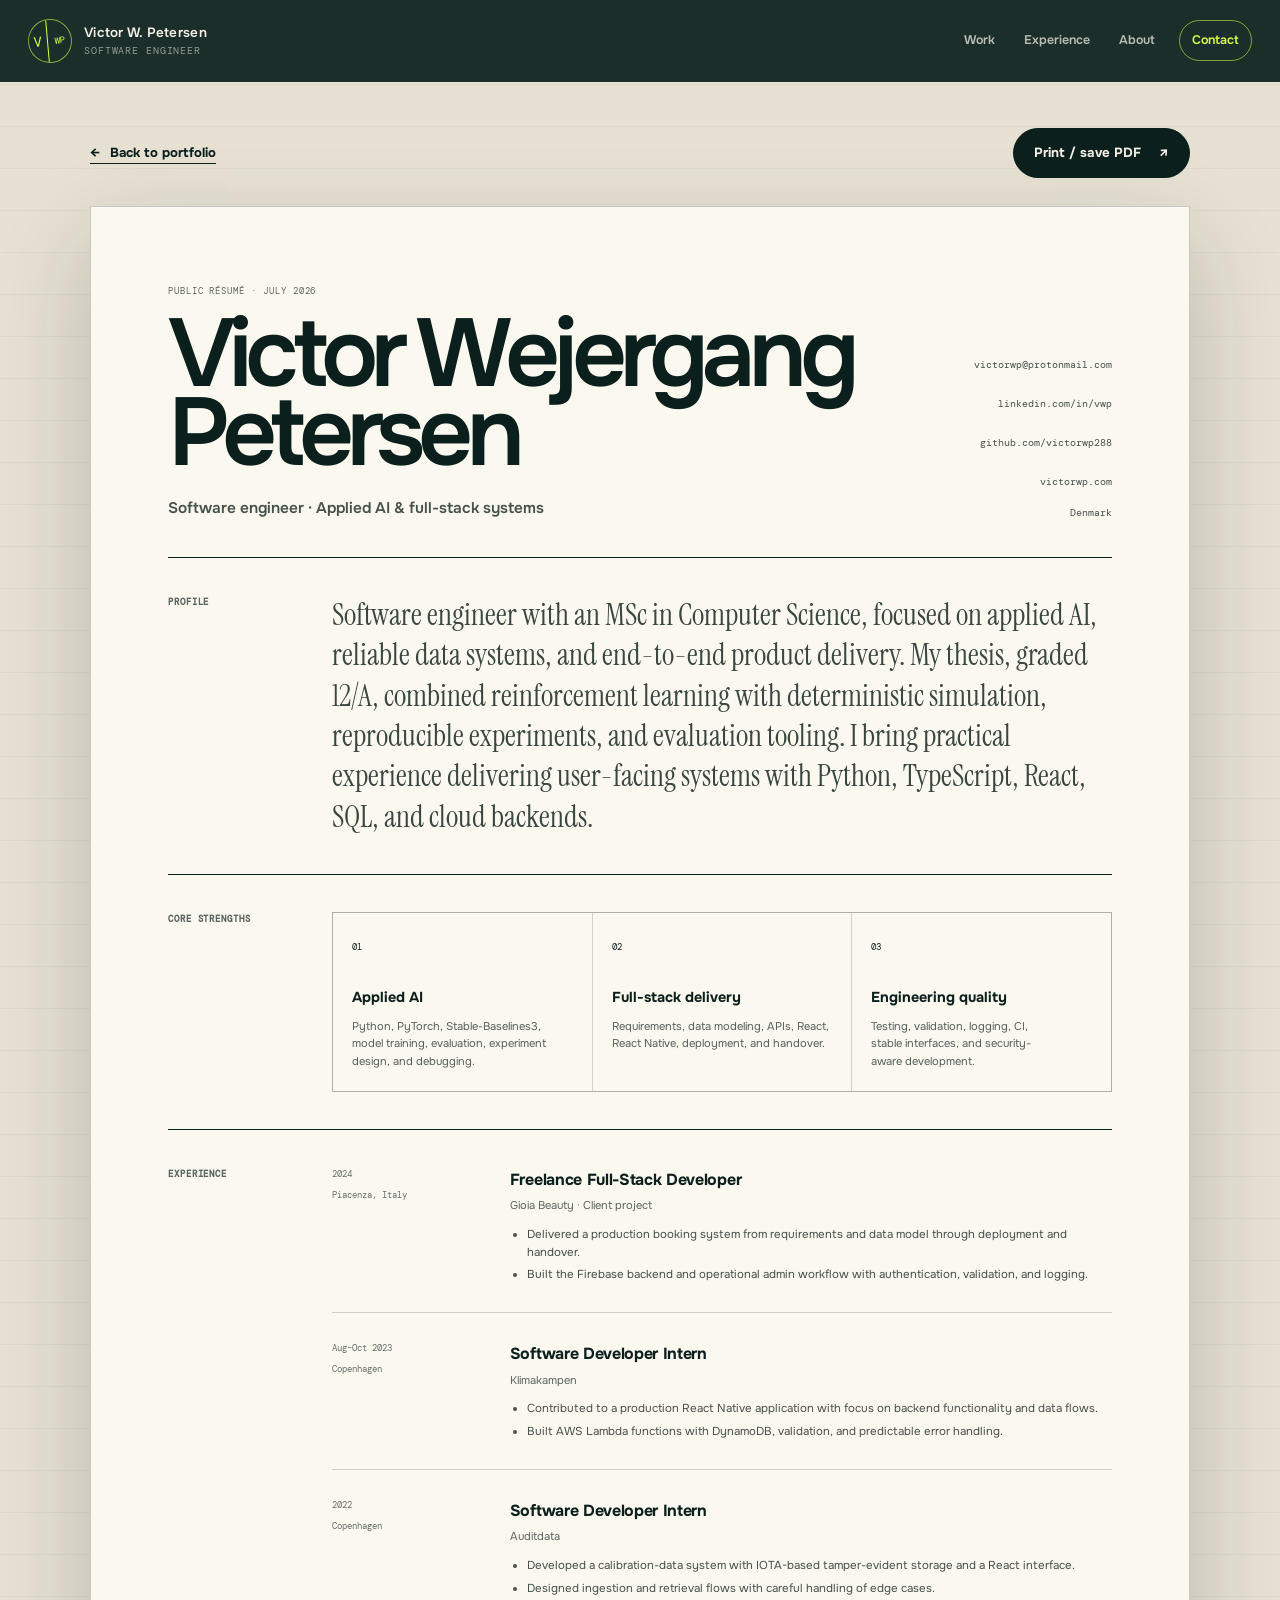
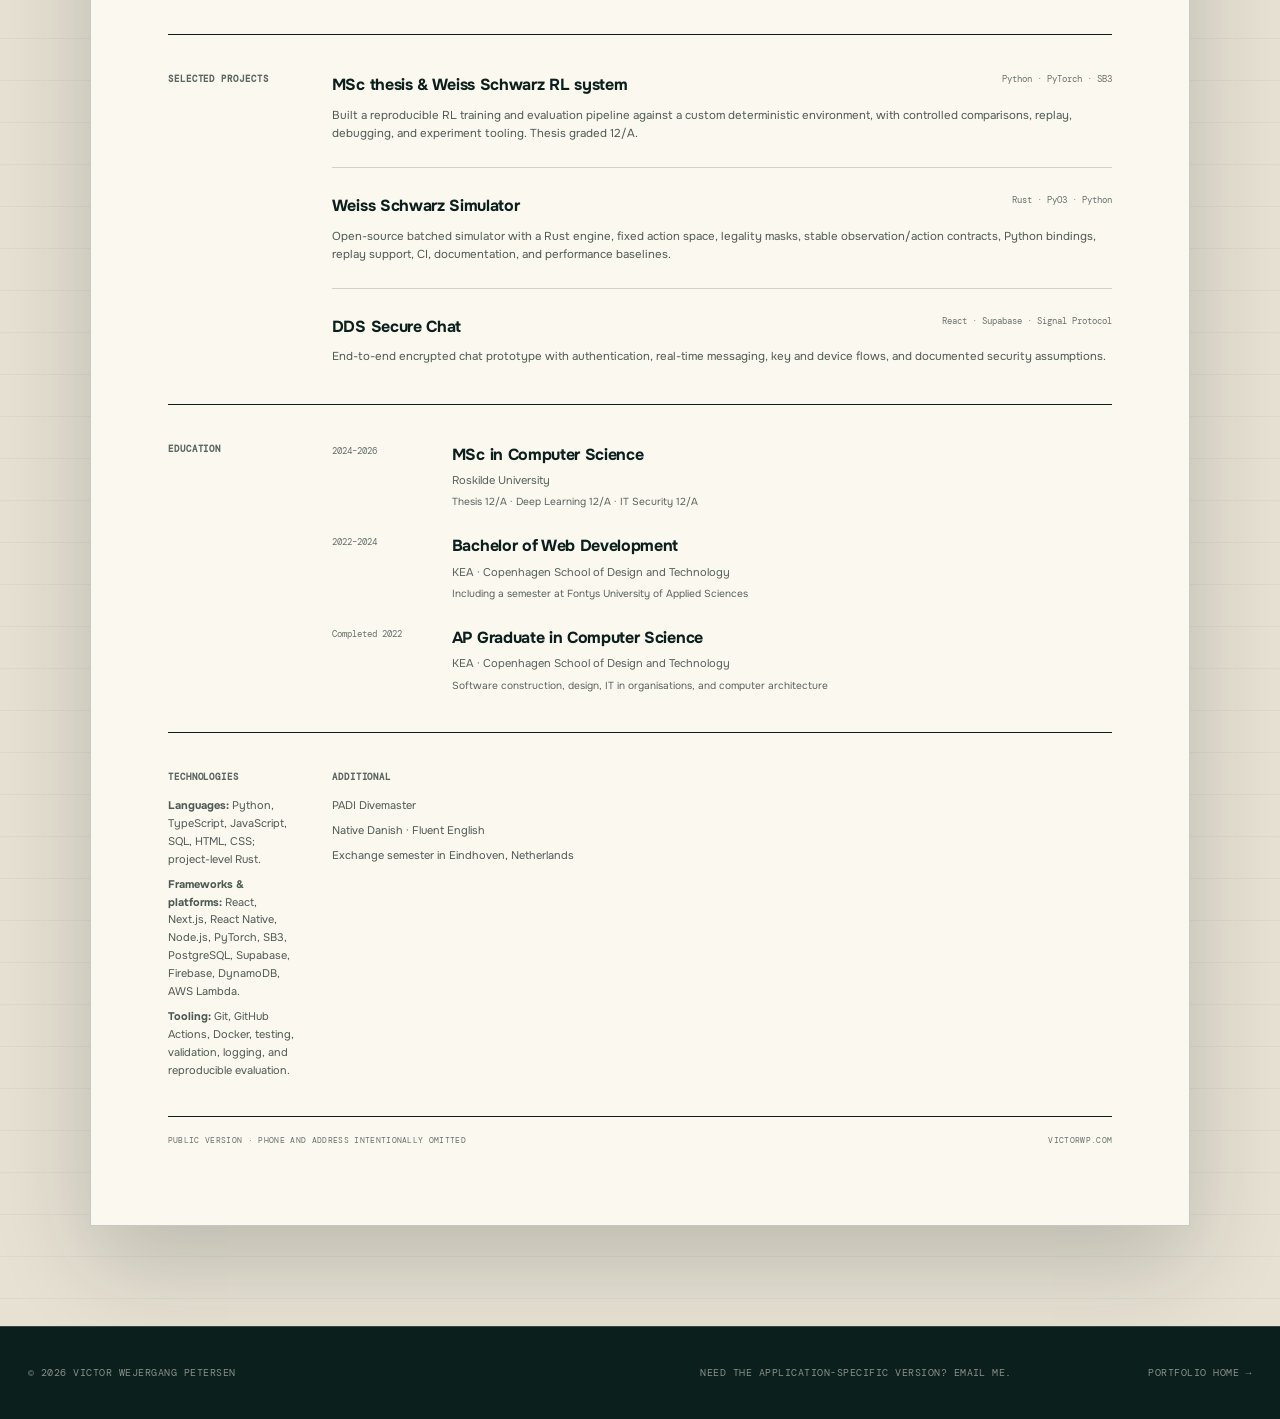
==== cv.html @ 2c607625 "Revamp personal portfolio" ====
<!doctype html>
<html lang="en">
  <head>
    <meta charset="UTF-8" />
    <meta name="viewport" content="width=device-width, initial-scale=1" />
    <title>Résumé — Victor W. Petersen</title>
    <meta
      name="description"
      content="Public résumé for Victor Wejergang Petersen, software engineer working across applied AI, full-stack development, and dependable data systems."
    />
    <meta name="theme-color" content="#0b1f1c" />
    <link rel="canonical" href="https://victorwp.com/cv.html" />
    <meta property="og:type" content="profile" />
    <meta property="og:url" content="https://victorwp.com/cv.html" />
    <meta property="og:title" content="Résumé — Victor W. Petersen" />
    <meta
      property="og:description"
      content="Software engineer working across applied AI, full-stack development, and dependable data systems."
    />
    <meta property="og:image" content="https://victorwp.com/assets/og-image.png" />
    <meta property="og:image:alt" content="Victor W. Petersen — software you can test, trace, and trust." />
    <meta name="twitter:card" content="summary_large_image" />
    <meta name="twitter:title" content="Résumé — Victor W. Petersen" />
    <meta
      name="twitter:description"
      content="Software engineer working across applied AI, full-stack development, and dependable data systems."
    />
    <meta name="twitter:image" content="https://victorwp.com/assets/og-image.png" />
    <script>
      document.documentElement.classList.add("js");
    </script>
    <link rel="preconnect" href="https://fonts.googleapis.com" />
    <link rel="preconnect" href="https://fonts.gstatic.com" crossorigin />
    <link
      href="https://fonts.googleapis.com/css2?family=DM+Mono:wght@400;500&amp;family=Instrument+Serif:ital@0;1&amp;family=Onest:wght@400;500;600;700&amp;display=swap"
      rel="stylesheet"
    />
    <link rel="icon" href="favicon.svg" type="image/svg+xml" />
    <link rel="stylesheet" href="styles.css" />
  </head>
  <body class="cv-body">
    <a class="skip-link" href="#cv-content">Skip to résumé</a>

    <header class="site-header site-header--cv" data-header>
      <div class="site-header__inner">
        <a class="brand" href="index.html">
          <span class="brand-mark" aria-hidden="true">
            <span>V</span>
            <span>WP</span>
          </span>
          <span class="brand-copy">
            <strong>Victor W. Petersen</strong>
            <small>Software engineer</small>
          </span>
        </a>

        <nav class="site-nav" aria-label="Résumé navigation">
          <a href="index.html#work">Work</a>
          <a href="index.html#experience">Experience</a>
          <a href="index.html#about">About</a>
          <a class="nav-cta" href="mailto:victorwp@protonmail.com">Contact</a>
        </nav>
      </div>
    </header>

    <main class="cv-page" id="cv-content">
      <div class="cv-toolbar">
        <a class="text-link" href="index.html"><span aria-hidden="true">←</span> Back to portfolio</a>
        <button class="button button--ink" type="button" data-print hidden>
          Print / save PDF
          <span aria-hidden="true">↗</span>
        </button>
        <noscript><p class="cv-print-note">Use your browser’s print command to save this résumé as a PDF.</p></noscript>
      </div>

      <article class="cv-sheet" aria-labelledby="cv-title">
        <header class="cv-hero">
          <div>
            <p class="cv-eyebrow">Public résumé · July 2026</p>
            <h1 id="cv-title">Victor Wejergang<br />Petersen</h1>
            <p class="cv-role">Software engineer · Applied AI &amp; full-stack systems</p>
          </div>
          <address class="cv-contact">
            <a href="mailto:victorwp@protonmail.com">victorwp@protonmail.com</a>
            <a href="https://www.linkedin.com/in/vwp/">linkedin.com/in/vwp</a>
            <a href="https://github.com/victorwp288">github.com/victorwp288</a>
            <a href="https://victorwp.com">victorwp.com</a>
            <span>Denmark</span>
          </address>
        </header>

        <section class="cv-summary cv-rule" aria-labelledby="cv-profile-title">
          <h2 class="cv-label" id="cv-profile-title">Profile</h2>
          <p>
            Software engineer with an MSc in Computer Science, focused on applied AI,
            reliable data systems, and end-to-end product delivery. My thesis, graded 12/A, combined
            reinforcement learning with deterministic simulation, reproducible experiments,
            and evaluation tooling. I bring practical experience delivering user-facing
            systems with Python, TypeScript, React, SQL, and cloud backends.
          </p>
        </section>

        <section class="cv-strengths cv-rule" aria-labelledby="cv-strengths-title">
          <h2 class="cv-label" id="cv-strengths-title">Core strengths</h2>
          <div class="cv-strength-grid">
            <article>
              <span>01</span>
              <h3>Applied AI</h3>
              <p>Python, PyTorch, Stable-Baselines3, model training, evaluation, experiment design, and debugging.</p>
            </article>
            <article>
              <span>02</span>
              <h3>Full-stack delivery</h3>
              <p>Requirements, data modeling, APIs, React, React Native, deployment, and handover.</p>
            </article>
            <article>
              <span>03</span>
              <h3>Engineering quality</h3>
              <p>Testing, validation, logging, CI, stable interfaces, and security-aware development.</p>
            </article>
          </div>
        </section>

        <section class="cv-section cv-rule" aria-labelledby="cv-experience-title">
          <h2 class="cv-label" id="cv-experience-title">Experience</h2>
          <div class="cv-entries">
            <article class="cv-entry">
              <div class="cv-entry__meta">
                <span>2024</span>
                <span>Piacenza, Italy</span>
              </div>
              <div class="cv-entry__content">
                <h3>Freelance Full-Stack Developer</h3>
                <p class="cv-entry__place">Gioia Beauty · Client project</p>
                <ul>
                  <li>Delivered a production booking system from requirements and data model through deployment and handover.</li>
                  <li>Built the Firebase backend and operational admin workflow with authentication, validation, and logging.</li>
                </ul>
              </div>
            </article>

            <article class="cv-entry">
              <div class="cv-entry__meta">
                <span>Aug–Oct 2023</span>
                <span>Copenhagen</span>
              </div>
              <div class="cv-entry__content">
                <h3>Software Developer Intern</h3>
                <p class="cv-entry__place">Klimakampen</p>
                <ul>
                  <li>Contributed to a production React Native application with focus on backend functionality and data flows.</li>
                  <li>Built AWS Lambda functions with DynamoDB, validation, and predictable error handling.</li>
                </ul>
              </div>
            </article>

            <article class="cv-entry">
              <div class="cv-entry__meta">
                <span>2022</span>
                <span>Copenhagen</span>
              </div>
              <div class="cv-entry__content">
                <h3>Software Developer Intern</h3>
                <p class="cv-entry__place">Auditdata</p>
                <ul>
                  <li>Developed a calibration-data system with IOTA-based tamper-evident storage and a React interface.</li>
                  <li>Designed ingestion and retrieval flows with careful handling of edge cases.</li>
                </ul>
              </div>
            </article>
          </div>
        </section>

        <section class="cv-section cv-rule cv-project-section" aria-labelledby="cv-projects-title">
          <h2 class="cv-label" id="cv-projects-title">Selected projects</h2>
          <div class="cv-projects">
            <article>
              <div class="cv-project__title">
                <h3>MSc thesis &amp; Weiss Schwarz RL system</h3>
                <span>Python · PyTorch · SB3</span>
              </div>
              <p>
                Built a reproducible RL training and evaluation pipeline against a custom
                deterministic environment, with controlled comparisons, replay, debugging,
                and experiment tooling. Thesis graded 12/A.
              </p>
            </article>
            <article>
              <div class="cv-project__title">
                <h3>Weiss Schwarz Simulator</h3>
                <span>Rust · PyO3 · Python</span>
              </div>
              <p>
                Open-source batched simulator with a Rust engine, fixed action space,
                legality masks, stable observation/action contracts, Python bindings,
                replay support, CI, documentation, and performance baselines.
              </p>
            </article>
            <article>
              <div class="cv-project__title">
                <h3>DDS Secure Chat</h3>
                <span>React · Supabase · Signal Protocol</span>
              </div>
              <p>
                End-to-end encrypted chat prototype with authentication, real-time messaging,
                key and device flows, and documented security assumptions.
              </p>
            </article>
          </div>
        </section>

        <section class="cv-section cv-rule" aria-labelledby="cv-education-title">
          <h2 class="cv-label" id="cv-education-title">Education</h2>
          <div class="cv-education">
            <article>
              <span>2024–2026</span>
              <div>
                <h3>MSc in Computer Science</h3>
                <p>Roskilde University</p>
                <small>Thesis 12/A · Deep Learning 12/A · IT Security 12/A</small>
              </div>
            </article>
            <article>
              <span>2022–2024</span>
              <div>
                <h3>Bachelor of Web Development</h3>
                <p>KEA · Copenhagen School of Design and Technology</p>
                <small>Including a semester at Fontys University of Applied Sciences</small>
              </div>
            </article>
            <article>
              <span>Completed 2022</span>
              <div>
                <h3>AP Graduate in Computer Science</h3>
                <p>KEA · Copenhagen School of Design and Technology</p>
                <small>Software construction, design, IT in organisations, and computer architecture</small>
              </div>
            </article>
          </div>
        </section>

        <section class="cv-footer-grid cv-rule" aria-label="Technologies and additional information">
          <div>
            <h2 class="cv-label">Technologies</h2>
            <p>
              <strong>Languages:</strong> Python, TypeScript, JavaScript, SQL, HTML, CSS;
              project-level Rust.
            </p>
            <p>
              <strong>Frameworks &amp; platforms:</strong> React, Next.js, React Native,
              Node.js, PyTorch, SB3, PostgreSQL, Supabase, Firebase, DynamoDB, AWS Lambda.
            </p>
            <p>
              <strong>Tooling:</strong> Git, GitHub Actions, Docker, testing, validation,
              logging, and reproducible evaluation.
            </p>
          </div>
          <div>
            <h2 class="cv-label">Additional</h2>
            <p>PADI Divemaster</p>
            <p>Native Danish · Fluent English</p>
            <p>Exchange semester in Eindhoven, Netherlands</p>
          </div>
        </section>

        <footer class="cv-sheet__footer">
          <span>Public version · Phone and address intentionally omitted</span>
          <span>victorwp.com</span>
        </footer>
      </article>
    </main>

    <footer class="site-footer site-footer--cv">
      <div class="page-shell site-footer__inner">
        <p>© <span data-year>2026</span> Victor Wejergang Petersen</p>
        <p>Need the application-specific version? Email me.</p>
        <a href="index.html">Portfolio home →</a>
      </div>
    </footer>

    <script src="script.js"></script>
  </body>
</html>
---- styles.css ----
:root {
  color-scheme: dark;
  --ink: #0b1f1c;
  --ink-raised: #102824;
  --ink-soft: #18332e;
  --paper: #f3f0e7;
  --paper-raised: #fbf8ef;
  --paper-deep: #e7e1d3;
  --paper-muted: #b8b3a8;
  --signal: #d8ff49;
  --signal-deep: #bddf32;
  --warm: #ff6942;
  --blue: #8da9ff;
  --mint: #65d9bb;
  --white: #fffdf7;
  --dark-line: rgba(243, 240, 231, 0.18);
  --light-line: rgba(11, 31, 28, 0.18);
  --shadow: 0 30px 70px rgba(6, 18, 16, 0.18);
  --shadow-tight: 0 18px 40px rgba(6, 18, 16, 0.18);
  --sans: "Onest", "Helvetica Neue", sans-serif;
  --display: "Instrument Serif", Georgia, serif;
  --mono: "DM Mono", "SFMono-Regular", Consolas, monospace;
  --shell: 1280px;
  --header-height: 82px;
}

* {
  box-sizing: border-box;
}

[hidden] {
  display: none !important;
}

html {
  scroll-behavior: smooth;
  scroll-padding-top: calc(var(--header-height) + 20px);
}

body {
  margin: 0;
  min-width: 320px;
  overflow-x: clip;
  background: var(--ink);
  color: var(--paper);
  font-family: var(--sans);
  font-size: 16px;
  line-height: 1.65;
  text-rendering: optimizeLegibility;
  -webkit-font-smoothing: antialiased;
}

::selection {
  background: var(--signal);
  color: var(--ink);
}

img,
svg {
  display: block;
  max-width: 100%;
}

button,
input,
textarea,
select {
  font: inherit;
}

a {
  color: inherit;
}

p,
h1,
h2,
h3,
h4,
figure,
blockquote,
dl,
dd {
  margin: 0;
}

ul,
ol {
  margin: 0;
}

h1,
h2,
h3 {
  text-wrap: balance;
}

p {
  text-wrap: pretty;
}

.page-shell {
  width: min(calc(100% - 56px), var(--shell));
  margin-inline: auto;
}

.page-grain {
  position: fixed;
  inset: 0;
  z-index: 100;
  pointer-events: none;
  opacity: 0.055;
  background-image: url("data:image/svg+xml,%3Csvg viewBox='0 0 180 180' xmlns='http://www.w3.org/2000/svg'%3E%3Cfilter id='n'%3E%3CfeTurbulence type='fractalNoise' baseFrequency='.72' numOctaves='3' stitchTiles='stitch'/%3E%3C/filter%3E%3Crect width='100%25' height='100%25' filter='url(%23n)' opacity='.9'/%3E%3C/svg%3E");
}

.skip-link {
  position: fixed;
  top: 12px;
  left: 12px;
  z-index: 200;
  padding: 10px 14px;
  border: 2px solid var(--ink);
  background: var(--signal);
  color: var(--ink);
  font-weight: 700;
  text-decoration: none;
  transform: translateY(-160%);
  transition: transform 180ms ease;
}

.skip-link:focus {
  transform: translateY(0);
}

:focus-visible {
  outline: 3px solid var(--signal);
  outline-offset: 4px;
}

.paper-section :focus-visible,
.cv-sheet :focus-visible {
  outline-color: var(--warm);
}

.site-header {
  position: sticky;
  top: 0;
  z-index: 90;
  height: var(--header-height);
  border-bottom: 1px solid transparent;
  background: rgba(11, 31, 28, 0.92);
  transition:
    border-color 220ms ease,
    background-color 220ms ease;
}

.site-header.is-scrolled {
  border-bottom-color: var(--dark-line);
  background: rgba(11, 31, 28, 0.98);
}

.site-header__inner {
  display: flex;
  width: min(calc(100% - 56px), var(--shell));
  height: 100%;
  margin-inline: auto;
  align-items: center;
  justify-content: space-between;
  gap: 32px;
}

.brand {
  display: inline-flex;
  min-width: 0;
  align-items: center;
  gap: 12px;
  color: var(--paper);
  text-decoration: none;
}

.brand-mark {
  display: grid;
  width: 44px;
  height: 44px;
  flex: 0 0 auto;
  grid-template-columns: 1fr 1.25fr;
  align-items: center;
  overflow: hidden;
  border: 1px solid rgba(216, 255, 73, 0.58);
  border-radius: 50%;
  color: var(--signal);
  font-family: var(--mono);
  font-size: 9px;
  line-height: 1;
  text-align: center;
  transform: rotate(-5deg);
  transition:
    border-color 180ms ease,
    background-color 180ms ease,
    color 180ms ease,
    transform 180ms ease;
}

.brand:hover .brand-mark {
  border-color: var(--signal);
  background: var(--signal);
  color: var(--ink);
  transform: rotate(0deg);
}

.brand-mark span:first-child {
  display: grid;
  height: 100%;
  place-items: center;
  border-right: 1px solid currentColor;
  font-size: 14px;
}

.brand-copy {
  display: grid;
  line-height: 1.15;
}

.brand-copy strong {
  font-size: 0.84rem;
  font-weight: 600;
  letter-spacing: 0.02em;
}

.brand-copy small {
  margin-top: 5px;
  color: rgba(243, 240, 231, 0.56);
  font-family: var(--mono);
  font-size: 0.61rem;
  letter-spacing: 0.09em;
  text-transform: uppercase;
}

.site-nav {
  display: flex;
  align-items: center;
  gap: 5px;
}

.site-nav a {
  position: relative;
  padding: 9px 12px;
  color: rgba(243, 240, 231, 0.74);
  font-size: 0.78rem;
  font-weight: 600;
  text-decoration: none;
  transition:
    color 180ms ease,
    background-color 180ms ease;
}

.site-nav a:not(.nav-cta)::after {
  position: absolute;
  right: 12px;
  bottom: 5px;
  left: 12px;
  height: 1px;
  background: var(--signal);
  content: "";
  transform: scaleX(0);
  transform-origin: right;
  transition: transform 200ms ease;
}

.site-nav a:hover,
.site-nav a.is-active {
  color: var(--paper);
}

.site-nav a:hover::after,
.site-nav a.is-active::after {
  transform: scaleX(1);
  transform-origin: left;
}

.site-nav .nav-cta {
  margin-left: 7px;
  border: 1px solid rgba(216, 255, 73, 0.56);
  border-radius: 999px;
  color: var(--signal);
}

.site-nav .nav-cta:hover {
  background: var(--signal);
  color: var(--ink);
}

.button {
  display: inline-flex;
  min-height: 50px;
  align-items: center;
  justify-content: center;
  gap: 18px;
  padding: 13px 20px;
  border: 1px solid transparent;
  border-radius: 999px;
  font-size: 0.83rem;
  font-weight: 700;
  text-decoration: none;
  transition:
    transform 180ms ease,
    box-shadow 180ms ease,
    background-color 180ms ease,
    color 180ms ease;
}

.button:hover {
  transform: translateY(-2px);
}

.button--signal {
  background: var(--signal);
  color: var(--ink);
  box-shadow: 0 12px 32px rgba(216, 255, 73, 0.14);
}

.button--signal:hover {
  background: var(--white);
  box-shadow: 0 15px 38px rgba(216, 255, 73, 0.22);
}

.button--paper {
  border-color: rgba(11, 31, 28, 0.3);
  background: var(--paper-raised);
  color: var(--ink);
}

.button--paper:hover {
  background: var(--ink);
  color: var(--signal);
}

.button--ink {
  border-color: var(--ink);
  background: var(--ink);
  color: var(--paper);
  cursor: pointer;
}

.button--ink:hover {
  background: var(--warm);
  color: var(--ink);
}

.text-link {
  display: inline-flex;
  align-items: center;
  gap: 10px;
  border-bottom: 1px solid currentColor;
  color: var(--ink);
  font-size: 0.82rem;
  font-weight: 700;
  text-decoration: none;
  transition:
    color 180ms ease,
    gap 180ms ease;
}

.text-link:hover {
  gap: 15px;
  color: #b53f22;
}

.text-link--light {
  color: var(--paper);
}

.text-link--light:hover {
  color: var(--signal);
}

.hero {
  position: relative;
  overflow: hidden;
  background:
    radial-gradient(circle at 77% 18%, rgba(73, 119, 99, 0.22), transparent 33%),
    linear-gradient(180deg, var(--ink) 0%, #09201d 100%);
}

.hero::before {
  position: absolute;
  top: 0;
  right: -160px;
  width: 620px;
  height: 620px;
  border: 1px solid rgba(216, 255, 73, 0.08);
  border-radius: 50%;
  content: "";
  box-shadow:
    0 0 0 100px rgba(216, 255, 73, 0.025),
    0 0 0 210px rgba(216, 255, 73, 0.018);
}

.hero-grid {
  position: relative;
  z-index: 1;
  display: grid;
  min-height: min(760px, calc(100svh - var(--header-height)));
  grid-template-columns: minmax(0, 1.15fr) minmax(360px, 0.85fr);
  gap: clamp(50px, 7vw, 106px);
  align-items: center;
  padding-block: 92px 84px;
}

.status-line {
  display: flex;
  align-items: center;
  gap: 10px;
  margin-bottom: 28px;
  color: rgba(243, 240, 231, 0.66);
  font-family: var(--mono);
  font-size: 0.66rem;
  letter-spacing: 0.055em;
  text-transform: uppercase;
}

.status-dot {
  position: relative;
  width: 7px;
  height: 7px;
  border-radius: 50%;
  background: var(--signal);
  box-shadow: 0 0 0 5px rgba(216, 255, 73, 0.1);
}

.status-dot::after {
  position: absolute;
  inset: -5px;
  border: 1px solid var(--signal);
  border-radius: inherit;
  content: "";
  animation: status-pulse 2.4s ease-out infinite;
}

@keyframes status-pulse {
  0% {
    opacity: 0.85;
    transform: scale(0.6);
  }
  75%,
  100% {
    opacity: 0;
    transform: scale(1.65);
  }
}

.hero h1 {
  max-width: 820px;
  margin-bottom: 30px;
  color: var(--paper);
  font-size: clamp(3.8rem, 6.9vw, 7.35rem);
  font-weight: 600;
  letter-spacing: -0.066em;
  line-height: 0.88;
}

.hero h1 span,
.hero h1 em {
  display: block;
}

.hero h1 em {
  margin-top: 8px;
  color: var(--signal);
  font-family: var(--display);
  font-size: 1.03em;
  font-weight: 400;
  letter-spacing: -0.045em;
}

.hero-lede {
  max-width: 660px;
  color: rgba(243, 240, 231, 0.74);
  font-size: clamp(1.02rem, 1.35vw, 1.16rem);
  line-height: 1.75;
}

.hero-actions {
  display: flex;
  align-items: center;
  gap: 27px;
  margin-top: 38px;
}

.system-card {
  position: relative;
  isolation: isolate;
  overflow: hidden;
  border: 1px solid rgba(243, 240, 231, 0.2);
  border-radius: 4px 4px 42px 4px;
  background:
    linear-gradient(rgba(216, 255, 73, 0.026) 1px, transparent 1px),
    linear-gradient(90deg, rgba(216, 255, 73, 0.026) 1px, transparent 1px),
    var(--ink-raised);
  background-size: 28px 28px;
  box-shadow: 28px 34px 0 rgba(0, 0, 0, 0.12);
  transform: rotate(1.4deg) translate3d(var(--orbit-x, 0), var(--orbit-y, 0), 0);
  transition: transform 320ms ease-out;
}

.system-card::after {
  position: absolute;
  right: 20px;
  bottom: 18px;
  z-index: -1;
  width: 100px;
  height: 100px;
  border-right: 1px solid rgba(216, 255, 73, 0.18);
  border-bottom: 1px solid rgba(216, 255, 73, 0.18);
  content: "";
}

.system-card__topline,
.architecture-board__header,
.capability-ledger__topline,
.education-panel__topline {
  display: flex;
  justify-content: space-between;
  gap: 20px;
  padding: 15px 18px;
  border-bottom: 1px solid rgba(243, 240, 231, 0.14);
  color: rgba(243, 240, 231, 0.52);
  font-family: var(--mono);
  font-size: 0.58rem;
  letter-spacing: 0.08em;
  text-transform: uppercase;
}

.system-orbit {
  position: relative;
  padding: 4px 12px 0;
}

.system-orbit svg {
  width: 100%;
}

.orbit-grid {
  fill: none;
  stroke: rgba(243, 240, 231, 0.065);
  stroke-width: 1;
}

.orbit-path {
  fill: none;
  stroke-linecap: round;
  stroke-width: 2.4;
}

.orbit-path--one {
  stroke: var(--signal);
  stroke-dasharray: 3 9;
}

.orbit-path--two {
  stroke: rgba(243, 240, 231, 0.3);
}

.orbit-node {
  fill: var(--ink-raised);
  stroke: var(--paper);
  stroke-width: 2;
}

.orbit-node--signal {
  fill: var(--signal);
  stroke: var(--signal);
}

.orbit-node--warm {
  fill: var(--warm);
  stroke: var(--warm);
}

.orbit-pulse {
  fill: none;
  stroke: var(--blue);
  stroke-width: 1;
  animation: orbit-pulse 2.7s ease-out infinite;
  transform-box: fill-box;
  transform-origin: center;
}

@keyframes orbit-pulse {
  from {
    opacity: 0.75;
    transform: scale(0.6);
  }
  to {
    opacity: 0;
    transform: scale(1.55);
  }
}

.orbit-runner circle {
  fill: var(--signal);
}

.system-orbit text {
  fill: rgba(243, 240, 231, 0.45);
  font-family: var(--mono);
  font-size: 8px;
  letter-spacing: 0.12em;
}

.system-orbit .orbit-center {
  fill: var(--paper);
  font-size: 9px;
  font-weight: 500;
}

.system-orbit__label {
  position: absolute;
  padding: 4px 7px;
  border: 1px solid rgba(243, 240, 231, 0.15);
  background: var(--ink-raised);
  color: rgba(243, 240, 231, 0.72);
  font-family: var(--mono);
  font-size: 0.54rem;
  letter-spacing: 0.06em;
  text-transform: uppercase;
}

.system-orbit__label--one {
  top: 28%;
  left: 9%;
}

.system-orbit__label--two {
  top: 46%;
  left: 43%;
}

.system-orbit__label--three {
  right: 8%;
  bottom: 24%;
}

.system-card__legend {
  display: grid;
  gap: 0;
  padding: 0 22px 23px;
}

.system-card__legend p {
  display: grid;
  grid-template-columns: 30px 1fr;
  padding: 10px 0;
  border-top: 1px solid rgba(243, 240, 231, 0.1);
  color: rgba(243, 240, 231, 0.68);
  font-size: 0.72rem;
}

.system-card__legend span {
  color: var(--signal);
  font-family: var(--mono);
  font-size: 0.6rem;
}

.evidence-strip {
  position: relative;
  z-index: 2;
  display: grid;
  grid-template-columns: 0.7fr 1.1fr 1fr 1.35fr;
  border-top: 1px solid var(--dark-line);
  border-bottom: 1px solid var(--dark-line);
}

.evidence-item {
  display: grid;
  min-height: 116px;
  align-content: center;
  gap: 5px;
  padding: 20px clamp(18px, 2.7vw, 38px);
  border-right: 1px solid var(--dark-line);
}

.evidence-item:first-child {
  padding-left: 0;
}

.evidence-item:last-child {
  border-right: 0;
}

.evidence-item strong {
  color: var(--paper);
  font-family: var(--display);
  font-size: clamp(1.65rem, 2.4vw, 2.35rem);
  font-weight: 400;
  line-height: 1;
}

.evidence-item span {
  color: rgba(243, 240, 231, 0.52);
  font-family: var(--mono);
  font-size: 0.61rem;
  letter-spacing: 0.05em;
  text-transform: uppercase;
}

.evidence-item--quiet span {
  max-width: 280px;
  color: rgba(243, 240, 231, 0.67);
  line-height: 1.75;
}

.paper-section {
  position: relative;
  z-index: 2;
  background:
    linear-gradient(rgba(11, 31, 28, 0.035) 1px, transparent 1px),
    var(--paper);
  background-size: 100% 72px;
  color: var(--ink);
}

.work-section {
  margin-top: 108px;
  padding: 132px 0 150px;
  border-radius: 46px 46px 0 0;
}

.section-heading {
  display: grid;
  grid-template-columns: minmax(160px, 0.34fr) minmax(0, 1fr);
  gap: clamp(30px, 6vw, 92px);
  align-items: start;
  margin-bottom: 86px;
}

.section-index {
  padding-top: 10px;
  color: #59625d;
  font-family: var(--mono);
  font-size: 0.64rem;
  letter-spacing: 0.12em;
  text-transform: uppercase;
}

.section-heading h2 {
  max-width: 970px;
  color: var(--ink);
  font-size: clamp(3.1rem, 6vw, 6.4rem);
  font-weight: 600;
  letter-spacing: -0.064em;
  line-height: 0.92;
}

.section-heading h2 em,
.contact-section h2 em {
  color: #b63f24;
  font-family: var(--display);
  font-size: 1.04em;
  font-weight: 400;
}

.section-heading > div > p {
  max-width: 660px;
  margin-top: 28px;
  color: #53605a;
  font-size: 1.02rem;
  line-height: 1.75;
}

.flagship-project {
  display: grid;
  grid-template-columns: minmax(0, 0.93fr) minmax(440px, 1.07fr);
  overflow: hidden;
  border: 1px solid var(--ink);
  border-radius: 3px 3px 42px 3px;
  background: var(--paper-raised);
  box-shadow: var(--shadow);
}

.flagship-project__content {
  padding: clamp(34px, 5.3vw, 74px);
}

.project-kicker {
  display: flex;
  align-items: center;
  gap: 13px;
  color: #5b655f;
  font-family: var(--mono);
  font-size: 0.6rem;
  letter-spacing: 0.07em;
  text-transform: uppercase;
}

.project-number {
  display: inline-grid;
  width: 28px;
  height: 28px;
  place-items: center;
  border: 1px solid currentColor;
  border-radius: 50%;
  color: var(--ink);
  font-size: 0.58rem;
}

.flagship-project h3,
.project-card h3 {
  margin-top: 24px;
  color: var(--ink);
  font-size: clamp(2.3rem, 3.7vw, 4.15rem);
  font-weight: 600;
  letter-spacing: -0.054em;
  line-height: 0.98;
}

.project-intro,
.project-card__body > p {
  margin-top: 27px;
  color: #43504a;
  font-size: 0.95rem;
  line-height: 1.78;
}

.project-proof {
  display: grid;
  grid-template-columns: 1fr 1fr;
  margin-top: 36px;
  border-top: 1px solid var(--light-line);
  border-left: 1px solid var(--light-line);
}

.project-proof div {
  min-height: 111px;
  padding: 16px 17px;
  border-right: 1px solid var(--light-line);
  border-bottom: 1px solid var(--light-line);
}

.project-proof dt {
  margin-bottom: 9px;
  color: #68716c;
  font-family: var(--mono);
  font-size: 0.56rem;
  letter-spacing: 0.1em;
  text-transform: uppercase;
}

.project-proof dd {
  color: var(--ink);
  font-size: 0.76rem;
  font-weight: 600;
  line-height: 1.5;
}

.project-links {
  display: flex;
  flex-wrap: wrap;
  gap: 24px;
  margin-top: 34px;
}

.architecture-board {
  display: grid;
  min-width: 0;
  align-content: start;
  background:
    linear-gradient(rgba(141, 169, 255, 0.08) 1px, transparent 1px),
    linear-gradient(90deg, rgba(141, 169, 255, 0.08) 1px, transparent 1px),
    var(--ink);
  background-size: 34px 34px;
  color: var(--paper);
}

.architecture-board__header {
  border-bottom-color: var(--dark-line);
}

.live-signal {
  display: inline-flex;
  align-items: center;
  gap: 7px;
}

.live-signal i {
  width: 6px;
  height: 6px;
  border-radius: 50%;
  background: var(--signal);
  box-shadow: 0 0 0 4px rgba(216, 255, 73, 0.1);
}

.architecture-stack {
  padding: clamp(34px, 5vw, 65px);
}

.architecture-layer {
  position: relative;
  display: grid;
  min-height: 89px;
  grid-template-columns: 30px 1fr auto;
  align-items: center;
  gap: 18px;
  padding: 17px 20px;
  border: 1px solid rgba(243, 240, 231, 0.24);
  background: rgba(11, 31, 28, 0.9);
  transition:
    border-color 180ms ease,
    transform 180ms ease;
}

.architecture-layer:hover {
  z-index: 2;
  border-color: var(--signal);
  transform: translateX(-5px);
}

.architecture-layer > span,
.architecture-layer b {
  color: rgba(243, 240, 231, 0.42);
  font-family: var(--mono);
  font-size: 0.54rem;
  font-weight: 400;
  letter-spacing: 0.07em;
}

.architecture-layer strong,
.architecture-layer small {
  display: block;
}

.architecture-layer strong {
  color: var(--paper);
  font-size: 0.86rem;
}

.architecture-layer small {
  margin-top: 5px;
  color: rgba(243, 240, 231, 0.5);
  font-family: var(--mono);
  font-size: 0.56rem;
}

.architecture-layer--policy {
  border-left: 4px solid var(--warm);
}

.architecture-layer--api {
  border-left: 4px solid var(--blue);
}

.architecture-layer--binding {
  border-left: 4px solid var(--mint);
}

.architecture-layer--core {
  border-left: 4px solid var(--signal);
}

.architecture-connector {
  display: grid;
  width: 100%;
  height: 24px;
  place-items: center;
}

.architecture-connector span {
  position: relative;
  width: 1px;
  height: 100%;
  background: rgba(243, 240, 231, 0.28);
}

.architecture-connector span::after {
  position: absolute;
  bottom: -1px;
  left: -3px;
  width: 6px;
  height: 6px;
  border-right: 1px solid rgba(243, 240, 231, 0.5);
  border-bottom: 1px solid rgba(243, 240, 231, 0.5);
  content: "";
  transform: rotate(45deg);
}

.architecture-board__footer {
  display: flex;
  align-items: end;
  justify-content: space-between;
  gap: 20px;
  margin-top: auto;
  padding: 22px 26px;
  border-top: 1px solid var(--dark-line);
}

.architecture-board__footer div {
  display: grid;
  gap: 3px;
}

.architecture-board__footer strong {
  color: var(--signal);
  font-family: var(--display);
  font-size: 2.7rem;
  font-weight: 400;
  line-height: 0.85;
}

.architecture-board__footer span,
.architecture-board__footer p {
  color: rgba(243, 240, 231, 0.48);
  font-family: var(--mono);
  font-size: 0.54rem;
  letter-spacing: 0.04em;
}

.architecture-board__footer p {
  max-width: 220px;
  text-align: right;
}

.project-grid {
  display: grid;
  grid-template-columns: 0.94fr 1.06fr;
  gap: 24px;
  margin-top: 24px;
}

.project-card {
  overflow: hidden;
  border: 1px solid var(--ink);
  border-radius: 3px 3px 34px 3px;
  box-shadow: var(--shadow-tight);
}

.project-card--warm {
  background: #efe3d1;
}

.project-card--green {
  background: #deeee3;
}

.project-visual {
  position: relative;
  overflow: hidden;
  border-bottom: 1px solid var(--ink);
  background: var(--ink);
}

.project-visual::after {
  position: absolute;
  inset: 0;
  border: 14px solid rgba(243, 240, 231, 0.08);
  content: "";
  pointer-events: none;
}

.project-visual img {
  width: 100%;
  height: 430px;
  object-fit: cover;
  transition: transform 700ms cubic-bezier(0.2, 0.7, 0.2, 1);
}

.project-card:hover .project-visual img {
  transform: scale(1.025);
}

.project-visual--gioia img {
  object-position: 50% 68%;
}

.project-visual--fuel img {
  object-position: 50% 50%;
}

.project-visual figcaption {
  position: absolute;
  right: 14px;
  bottom: 14px;
  padding: 7px 9px;
  border: 1px solid rgba(243, 240, 231, 0.28);
  background: rgba(11, 31, 28, 0.87);
  color: var(--paper);
  font-family: var(--mono);
  font-size: 0.53rem;
  letter-spacing: 0.07em;
  text-transform: uppercase;
}

.project-card__body {
  padding: clamp(30px, 4.5vw, 54px);
}

.project-card h3 {
  font-size: clamp(2.25rem, 3.4vw, 3.65rem);
}

.project-card__body .text-link {
  margin-top: 28px;
}

.project-note {
  display: block;
  margin-top: 28px;
  color: #52645a;
  font-family: var(--mono);
  font-size: 0.56rem;
  letter-spacing: 0.04em;
  text-transform: uppercase;
}

.more-work {
  display: grid;
  grid-template-columns: minmax(220px, 0.34fr) minmax(0, 1fr);
  gap: clamp(40px, 6vw, 90px);
  margin-top: 118px;
  padding-top: 54px;
  border-top: 1px solid var(--ink);
}

.more-work__heading h3 {
  margin-top: 20px;
  font-size: clamp(2rem, 3.2vw, 3.45rem);
  letter-spacing: -0.05em;
  line-height: 1;
}

.more-work__list {
  border-top: 1px solid var(--ink);
}

.work-row {
  display: grid;
  min-height: 120px;
  grid-template-columns: 34px minmax(0, 1fr) auto 26px;
  align-items: center;
  gap: 20px;
  padding: 20px 8px;
  border-bottom: 1px solid var(--ink);
  color: var(--ink);
  text-decoration: none;
  transition:
    background-color 180ms ease,
    padding-inline 180ms ease;
}

a.work-row:hover {
  padding-inline: 18px;
  background: var(--paper-raised);
}

.work-row__index,
.work-row__tags,
.work-row__arrow {
  font-family: var(--mono);
  font-size: 0.58rem;
  letter-spacing: 0.05em;
  text-transform: uppercase;
}

.work-row__main {
  display: grid;
  gap: 7px;
}

.work-row__main strong {
  font-size: 1.06rem;
}

.work-row__main small {
  max-width: 630px;
  color: #56615c;
  font-size: 0.77rem;
  line-height: 1.55;
}

.work-row__tags {
  color: #56615c;
  text-align: right;
}

.work-row__arrow {
  font-size: 0.9rem;
  transition: transform 180ms ease;
}

a.work-row:hover .work-row__arrow {
  transform: translate(3px, -3px);
}

.work-row__arrow--label {
  padding: 3px 5px;
  border: 1px solid var(--ink);
  font-size: 0.49rem;
}

.experience-section {
  position: relative;
  overflow: clip;
  padding: 142px 0 160px;
  background:
    radial-gradient(circle at 86% 28%, rgba(101, 217, 187, 0.12), transparent 28%),
    var(--ink-raised);
}

.experience-section::before {
  position: absolute;
  top: 0;
  right: 5%;
  bottom: 0;
  width: 1px;
  background: rgba(243, 240, 231, 0.08);
  box-shadow:
    -160px 0 rgba(243, 240, 231, 0.045),
    -320px 0 rgba(243, 240, 231, 0.035);
  content: "";
}

.section-heading--dark {
  position: relative;
}

.section-heading--dark .section-index {
  color: rgba(243, 240, 231, 0.5);
}

.section-heading--dark h2 {
  color: var(--paper);
}

.section-heading--dark h2 em {
  color: var(--signal);
}

.section-heading--dark > div > p {
  color: rgba(243, 240, 231, 0.58);
}

.career-layout {
  position: relative;
  display: grid;
  grid-template-columns: minmax(0, 1.03fr) minmax(380px, 0.77fr);
  gap: clamp(50px, 7vw, 100px);
  align-items: start;
}

.timeline-item {
  display: grid;
  grid-template-columns: 62px 24px minmax(0, 1fr);
  gap: 24px;
  min-height: 246px;
}

.timeline-date {
  padding-top: 8px;
  color: var(--signal);
  font-family: var(--mono);
  font-size: 0.67rem;
}

.timeline-marker {
  position: relative;
  display: flex;
  justify-content: center;
}

.timeline-marker::before {
  position: absolute;
  top: 16px;
  bottom: -15px;
  width: 1px;
  background: rgba(243, 240, 231, 0.22);
  content: "";
}

.timeline-item:last-child .timeline-marker::before {
  bottom: 50%;
}

.timeline-marker span {
  position: relative;
  z-index: 1;
  width: 11px;
  height: 11px;
  margin-top: 11px;
  border: 2px solid var(--ink-raised);
  border-radius: 50%;
  background: var(--signal);
  box-shadow: 0 0 0 1px var(--signal);
}

.timeline-content {
  padding-bottom: 58px;
  border-bottom: 1px solid var(--dark-line);
}

.timeline-place {
  color: rgba(243, 240, 231, 0.5);
  font-family: var(--mono);
  font-size: 0.6rem;
  letter-spacing: 0.07em;
  text-transform: uppercase;
}

.timeline-content h3 {
  margin-top: 11px;
  color: var(--paper);
  font-size: clamp(1.45rem, 2.1vw, 2.05rem);
  letter-spacing: -0.035em;
}

.timeline-content > p:not(.timeline-place) {
  max-width: 610px;
  margin-top: 14px;
  color: rgba(243, 240, 231, 0.65);
  font-size: 0.86rem;
}

.inline-tags {
  display: flex;
  flex-wrap: wrap;
  gap: 7px;
  padding: 0;
  margin-top: 18px;
  list-style: none;
}

.inline-tags li {
  padding: 5px 8px;
  border: 1px solid rgba(243, 240, 231, 0.18);
  color: rgba(243, 240, 231, 0.58);
  font-family: var(--mono);
  font-size: 0.52rem;
  letter-spacing: 0.04em;
  text-transform: uppercase;
}

.education-panel {
  position: sticky;
  top: calc(var(--header-height) + 35px);
  overflow: hidden;
  border-radius: 3px 3px 38px 3px;
  background: var(--signal);
  color: var(--ink);
  box-shadow: 24px 26px 0 rgba(0, 0, 0, 0.13);
}

.education-panel__topline {
  border-bottom-color: rgba(11, 31, 28, 0.23);
  color: rgba(11, 31, 28, 0.62);
}

.education-panel > h3 {
  padding: 30px 30px 10px;
  font-family: var(--display);
  font-size: clamp(2.6rem, 4vw, 4.3rem);
  font-weight: 400;
  letter-spacing: -0.03em;
}

.education-list {
  padding: 12px 30px 22px;
  list-style: none;
}

.education-list li {
  display: grid;
  grid-template-columns: 57px 1fr;
  gap: 17px;
  padding: 23px 0;
  border-top: 1px solid rgba(11, 31, 28, 0.22);
}

.education-list > li > span {
  padding-top: 3px;
  font-family: var(--mono);
  font-size: 0.62rem;
}

.education-list strong,
.education-list p,
.education-list small {
  display: block;
}

.education-list strong {
  font-size: 0.9rem;
}

.education-list p {
  margin-top: 3px;
  font-size: 0.74rem;
}

.education-list small {
  margin-top: 6px;
  color: rgba(11, 31, 28, 0.64);
  font-size: 0.65rem;
}

.education-panel .button {
  margin: 0 30px 30px;
}

.about-section {
  padding: 142px 0 126px;
}

.about-layout {
  display: grid;
  grid-template-columns: minmax(0, 1.05fr) minmax(380px, 0.75fr);
  gap: clamp(50px, 8vw, 120px);
  align-items: start;
}

.about-story__lead {
  color: var(--ink);
  font-family: var(--display);
  font-size: clamp(2rem, 3.4vw, 3.5rem);
  line-height: 1.1;
}

.about-story > p:not(.about-story__lead) {
  max-width: 680px;
  margin-top: 30px;
  color: #4b5852;
  font-size: 1rem;
  line-height: 1.82;
}

.about-story blockquote {
  max-width: 660px;
  margin-top: 38px;
  padding: 22px 0 22px 27px;
  border-left: 4px solid var(--warm);
  color: var(--ink);
  font-size: 1.05rem;
  font-weight: 600;
}

.capability-ledger {
  overflow: hidden;
  border: 1px solid var(--ink);
  border-radius: 3px 3px 30px 3px;
  background: var(--paper-raised);
  box-shadow: var(--shadow-tight);
}

.capability-ledger__topline {
  border-bottom-color: var(--light-line);
  color: #626d67;
}

.capability-ledger dl > div {
  padding: 22px 25px;
  border-bottom: 1px solid var(--light-line);
}

.capability-ledger dl > div:last-child {
  border-bottom: 0;
}

.capability-ledger dt {
  margin-bottom: 8px;
  color: var(--ink);
  font-size: 0.86rem;
  font-weight: 700;
}

.capability-ledger dd {
  color: #5a655f;
  font-family: var(--mono);
  font-size: 0.61rem;
  line-height: 1.7;
}

.human-strip {
  display: grid;
  grid-template-columns: 0.8fr 1.2fr 1fr;
  margin-top: 100px;
  border-top: 1px solid var(--ink);
  border-bottom: 1px solid var(--ink);
}

.human-strip > div {
  display: grid;
  min-height: 120px;
  align-content: center;
  gap: 5px;
  padding: 22px 30px;
  border-right: 1px solid var(--ink);
}

.human-strip > div:first-child {
  padding-left: 0;
}

.human-strip > div:last-child {
  border-right: 0;
}

.human-strip span {
  color: #66706b;
  font-family: var(--mono);
  font-size: 0.56rem;
  letter-spacing: 0.08em;
  text-transform: uppercase;
}

.human-strip strong {
  font-size: 0.9rem;
}

.contact-section {
  position: relative;
  isolation: isolate;
  overflow: hidden;
  padding: 145px 0 150px;
  background: #081b18;
}

.contact-section__orbit {
  position: absolute;
  top: 50%;
  right: -170px;
  z-index: -1;
  width: 590px;
  height: 590px;
  border: 1px solid rgba(216, 255, 73, 0.14);
  border-radius: 50%;
  transform: translateY(-50%);
  box-shadow:
    0 0 0 85px rgba(216, 255, 73, 0.022),
    0 0 0 170px rgba(216, 255, 73, 0.016),
    0 0 0 255px rgba(216, 255, 73, 0.012);
}

.contact-layout {
  display: grid;
  grid-template-columns: minmax(0, 1.05fr) minmax(360px, 0.75fr);
  gap: clamp(55px, 8vw, 130px);
  align-items: end;
}

.contact-section .section-index {
  color: rgba(243, 240, 231, 0.5);
}

.contact-section h2 {
  margin-top: 26px;
  color: var(--paper);
  font-size: clamp(3.6rem, 7vw, 7.2rem);
  letter-spacing: -0.066em;
  line-height: 0.9;
}

.contact-section h2 em {
  color: var(--signal);
}

.contact-copy > p {
  max-width: 540px;
  color: rgba(243, 240, 231, 0.65);
  font-size: 1rem;
  line-height: 1.8;
}

.contact-email {
  display: flex;
  align-items: center;
  justify-content: space-between;
  gap: 20px;
  margin-top: 35px;
  padding: 17px 0;
  border-top: 1px solid rgba(243, 240, 231, 0.34);
  border-bottom: 1px solid rgba(243, 240, 231, 0.34);
  color: var(--signal);
  font-family: var(--display);
  font-size: clamp(1.6rem, 2.7vw, 2.6rem);
  text-decoration: none;
}

.contact-email span {
  font-family: var(--sans);
  font-size: 1rem;
  transition: transform 180ms ease;
}

.contact-email:hover span {
  transform: translate(4px, -4px);
}

.contact-links {
  display: flex;
  flex-wrap: wrap;
  gap: 19px;
  margin-top: 25px;
}

.contact-links a {
  color: rgba(243, 240, 231, 0.66);
  font-family: var(--mono);
  font-size: 0.62rem;
  letter-spacing: 0.05em;
  text-decoration: none;
  text-transform: uppercase;
}

.contact-links a:hover {
  color: var(--paper);
}

.site-footer {
  border-top: 1px solid var(--dark-line);
  background: var(--ink);
  color: rgba(243, 240, 231, 0.68);
}

.site-footer__inner {
  display: grid;
  min-height: 92px;
  grid-template-columns: 1fr 1fr auto;
  align-items: center;
  gap: 24px;
  font-family: var(--mono);
  font-size: 0.62rem;
  letter-spacing: 0.05em;
  text-transform: uppercase;
}

.site-footer__inner p:nth-child(2) {
  text-align: center;
}

.site-footer__inner a {
  text-decoration: none;
}

.site-footer__inner a:hover {
  color: var(--signal);
}

/* Résumé page */

.cv-body {
  background:
    linear-gradient(rgba(11, 31, 28, 0.04) 1px, transparent 1px),
    var(--paper-deep);
  background-size: 100% 42px;
  color: var(--ink);
}

.site-header--cv {
  position: relative;
}

.cv-page {
  width: min(calc(100% - 48px), 1100px);
  margin: 0 auto;
  padding: 46px 0 100px;
}

.cv-toolbar {
  display: flex;
  align-items: center;
  justify-content: space-between;
  gap: 24px;
  margin-bottom: 28px;
}

.cv-sheet {
  padding: clamp(35px, 6vw, 82px);
  border: 1px solid rgba(11, 31, 28, 0.22);
  background: var(--paper-raised);
  box-shadow: 0 35px 90px rgba(11, 31, 28, 0.2);
}

.cv-hero {
  display: grid;
  grid-template-columns: minmax(0, 1fr) auto;
  gap: 45px;
  align-items: end;
  padding-bottom: 36px;
}

.cv-eyebrow,
.cv-label {
  color: #5b6761;
  font-family: var(--mono);
  font-size: 0.59rem;
  letter-spacing: 0.1em;
  text-transform: uppercase;
}

.cv-hero h1 {
  margin-top: 16px;
  color: var(--ink);
  font-size: clamp(3.6rem, 7.5vw, 6.8rem);
  font-weight: 600;
  letter-spacing: -0.07em;
  line-height: 0.82;
}

.cv-role {
  margin-top: 23px;
  color: #45524c;
  font-size: 0.96rem;
  font-weight: 600;
}

.cv-contact {
  display: grid;
  gap: 7px;
  color: #46534d;
  font-family: var(--mono);
  font-size: 0.62rem;
  font-style: normal;
  text-align: right;
}

.cv-contact a {
  display: inline-flex;
  min-height: 32px;
  align-items: center;
  justify-content: flex-end;
  text-decoration: none;
}

.cv-contact a:hover {
  color: #b53f22;
}

.cv-rule {
  display: grid;
  grid-template-columns: 130px minmax(0, 1fr);
  gap: 34px;
  padding: 37px 0;
  border-top: 1px solid var(--ink);
}

.cv-summary > p:last-child {
  max-width: 780px;
  color: #394740;
  font-family: var(--display);
  font-size: clamp(1.35rem, 2.35vw, 2.03rem);
  line-height: 1.34;
}

.cv-strength-grid {
  display: grid;
  grid-template-columns: repeat(3, 1fr);
  gap: 1px;
  border: 1px solid var(--light-line);
  background: var(--light-line);
}

.cv-strength-grid article {
  min-height: 178px;
  padding: 19px;
  background: var(--paper-raised);
}

.cv-strength-grid article > span {
  font-family: var(--mono);
  font-size: 0.57rem;
}

.cv-strength-grid h3 {
  margin-top: 28px;
  font-size: 0.9rem;
}

.cv-strength-grid p {
  margin-top: 8px;
  color: #56615c;
  font-size: 0.7rem;
  line-height: 1.55;
}

.cv-entries {
  display: grid;
}

.cv-entry {
  display: grid;
  grid-template-columns: 150px minmax(0, 1fr);
  gap: 28px;
  padding: 0 0 28px;
  margin-bottom: 28px;
  border-bottom: 1px solid var(--light-line);
}

.cv-entry:last-child {
  padding-bottom: 0;
  margin-bottom: 0;
  border-bottom: 0;
}

.cv-entry__meta {
  display: grid;
  align-content: start;
  gap: 6px;
  color: #64706a;
  font-family: var(--mono);
  font-size: 0.57rem;
}

.cv-entry__content h3,
.cv-projects h3,
.cv-education h3 {
  font-size: 1rem;
  letter-spacing: -0.02em;
}

.cv-entry__place {
  margin-top: 3px;
  color: #5a6660;
  font-size: 0.7rem;
}

.cv-entry__content ul {
  display: grid;
  gap: 5px;
  padding-left: 17px;
  margin-top: 11px;
  color: #45514b;
  font-size: 0.72rem;
  line-height: 1.55;
}

.cv-projects {
  display: grid;
  gap: 25px;
}

.cv-projects article {
  padding-bottom: 24px;
  border-bottom: 1px solid var(--light-line);
}

.cv-projects article:last-child {
  padding-bottom: 0;
  border-bottom: 0;
}

.cv-project__title {
  display: flex;
  justify-content: space-between;
  gap: 20px;
}

.cv-project__title span {
  color: #68736d;
  font-family: var(--mono);
  font-size: 0.54rem;
  text-align: right;
}

.cv-projects article > p {
  margin-top: 8px;
  color: #4e5a54;
  font-size: 0.72rem;
  line-height: 1.58;
}

.cv-education {
  display: grid;
  gap: 22px;
}

.cv-education article {
  display: grid;
  grid-template-columns: 100px minmax(0, 1fr);
  gap: 20px;
}

.cv-education article > span {
  padding-top: 2px;
  color: #65716b;
  font-family: var(--mono);
  font-size: 0.57rem;
}

.cv-education p {
  margin-top: 3px;
  color: #55615b;
  font-size: 0.7rem;
}

.cv-education small {
  display: block;
  margin-top: 5px;
  color: #59645e;
  font-size: 0.64rem;
}

.cv-print-note {
  max-width: 280px;
  color: #48564f;
  font-size: 0.72rem;
  line-height: 1.5;
  text-align: right;
}

.cv-footer-grid {
  grid-template-columns: 130px minmax(0, 1.45fr) minmax(180px, 0.55fr);
}

.cv-footer-grid > div {
  color: #4c5952;
  font-size: 0.69rem;
  line-height: 1.62;
}

.cv-footer-grid > div p + p {
  margin-top: 7px;
}

.cv-footer-grid .cv-label {
  margin-bottom: 12px;
}

.cv-sheet__footer {
  display: flex;
  justify-content: space-between;
  gap: 20px;
  padding-top: 17px;
  border-top: 1px solid var(--ink);
  color: #66716b;
  font-family: var(--mono);
  font-size: 0.51rem;
  letter-spacing: 0.04em;
  text-transform: uppercase;
}

.site-footer--cv {
  color: rgba(243, 240, 231, 0.54);
}

/* Progressive motion: off-screen content remains visible in print and static captures. */

.js.reveal-ready [data-reveal].is-visible {
  animation: reveal-in 650ms cubic-bezier(0.2, 0.75, 0.2, 1) var(--delay, 0ms) both;
}

@keyframes reveal-in {
  from {
    opacity: 0;
    translate: 0 24px;
  }

  to {
    opacity: 1;
    translate: 0 0;
  }
}

@media (max-width: 1080px) {
  .hero-grid {
    grid-template-columns: minmax(0, 1fr) minmax(330px, 0.72fr);
    gap: 45px;
  }

  .hero h1 {
    font-size: clamp(3.8rem, 7.7vw, 6.1rem);
  }

  .flagship-project {
    grid-template-columns: 1fr;
  }

  .architecture-board {
    min-height: auto;
  }

  .architecture-stack {
    display: grid;
    grid-template-columns: repeat(4, 1fr);
    gap: 12px;
    padding: 44px;
  }

  .architecture-layer {
    min-height: 145px;
    grid-template-columns: 1fr;
    align-content: start;
    gap: 12px;
  }

  .architecture-layer b {
    margin-top: auto;
  }

  .architecture-connector {
    display: none;
  }

  .project-visual img {
    height: 350px;
  }

  .career-layout,
  .about-layout {
    grid-template-columns: minmax(0, 1fr) minmax(330px, 0.75fr);
    gap: 55px;
  }
}

@media (max-width: 820px) {
  :root {
    --header-height: 72px;
  }

  .page-shell,
  .site-header__inner {
    width: min(calc(100% - 36px), var(--shell));
  }

  .brand-copy {
    display: none;
  }

  .site-nav {
    gap: 0;
  }

  .site-nav a {
    padding-inline: 8px;
    font-size: 0.7rem;
  }

  .site-nav .nav-cta {
    margin-left: 4px;
    padding-inline: 11px;
  }

  .hero-grid {
    min-height: auto;
    grid-template-columns: 1fr;
    gap: 64px;
    padding-block: 76px 70px;
  }

  .hero-copy {
    max-width: 690px;
  }

  .hero h1 {
    font-size: clamp(4rem, 13vw, 6.2rem);
  }

  .system-card {
    width: min(100%, 610px);
    justify-self: end;
  }

  .evidence-strip {
    grid-template-columns: 1fr 1fr;
  }

  .evidence-item {
    border-bottom: 1px solid var(--dark-line);
  }

  .evidence-item:nth-child(2) {
    border-right: 0;
  }

  .evidence-item:nth-child(3),
  .evidence-item:nth-child(4) {
    border-bottom: 0;
  }

  .evidence-item:nth-child(3) {
    padding-left: 0;
  }

  .work-section {
    margin-top: 72px;
    padding-block: 100px 110px;
    border-radius: 34px 34px 0 0;
  }

  .section-heading {
    grid-template-columns: 1fr;
    gap: 24px;
    margin-bottom: 62px;
  }

  .section-index {
    padding-top: 0;
  }

  .section-heading h2 {
    font-size: clamp(3.3rem, 12vw, 5.6rem);
  }

  .project-grid,
  .more-work,
  .career-layout,
  .about-layout,
  .contact-layout {
    grid-template-columns: 1fr;
  }

  .project-grid {
    gap: 24px;
  }

  .project-visual img {
    height: auto;
    aspect-ratio: 1.5 / 1;
  }

  .more-work {
    margin-top: 88px;
  }

  .work-row {
    grid-template-columns: 28px minmax(0, 1fr) 24px;
  }

  .work-row__tags {
    display: none;
  }

  .experience-section,
  .about-section,
  .contact-section {
    padding-block: 105px;
  }

  .career-layout,
  .about-layout {
    gap: 70px;
  }

  .education-panel {
    position: relative;
    top: auto;
    width: min(100%, 590px);
    justify-self: end;
  }

  .human-strip {
    grid-template-columns: 1fr;
    margin-top: 75px;
  }

  .human-strip > div {
    min-height: 95px;
    padding-left: 0;
    border-right: 0;
    border-bottom: 1px solid var(--ink);
  }

  .human-strip > div:last-child {
    border-bottom: 0;
  }

  .contact-layout {
    align-items: start;
  }

  .contact-copy {
    max-width: 640px;
  }

  .contact-section__orbit {
    opacity: 0.6;
  }

  .site-footer__inner {
    grid-template-columns: 1fr auto;
  }

  .site-footer__inner p:nth-child(2) {
    display: none;
  }

  .cv-page {
    width: min(calc(100% - 30px), 1100px);
  }

  .cv-hero {
    grid-template-columns: 1fr;
  }

  .cv-contact {
    grid-template-columns: 1fr 1fr;
    text-align: left;
  }

  .cv-contact a {
    min-height: 44px;
    justify-content: flex-start;
  }

  .cv-rule {
    grid-template-columns: 1fr;
    gap: 22px;
  }

  .cv-footer-grid {
    grid-template-columns: 1fr 1fr;
  }

  .cv-footer-grid > .cv-label {
    grid-column: 1 / -1;
  }
}

@media (max-width: 560px) {
  .page-shell,
  .site-header__inner {
    width: min(calc(100% - 28px), var(--shell));
  }

  .brand-mark {
    width: 36px;
    height: 36px;
  }

  .site-header__inner {
    gap: 8px;
  }

  .site-nav a {
    padding-inline: 4px;
    font-size: 0.58rem;
  }

  .site-nav .nav-cta {
    padding: 7px 9px;
  }

  .hero-grid {
    gap: 48px;
    padding-block: 56px 58px;
  }

  .status-line {
    max-width: 310px;
    align-items: flex-start;
    font-size: 0.57rem;
    line-height: 1.6;
  }

  .status-dot {
    margin-top: 4px;
  }

  .hero h1 {
    margin-bottom: 24px;
    font-size: clamp(3.35rem, 16.8vw, 4.8rem);
    letter-spacing: -0.07em;
  }

  .hero-lede {
    font-size: 0.95rem;
    line-height: 1.7;
  }

  .hero-actions {
    align-items: flex-start;
    flex-direction: column;
    gap: 20px;
    margin-top: 30px;
  }

  .system-card {
    border-radius: 3px 3px 27px 3px;
    box-shadow: 14px 17px 0 rgba(0, 0, 0, 0.13);
    transform: none;
  }

  .system-card__topline span:last-child,
  .architecture-board__header span:first-child,
  .capability-ledger__topline span:last-child,
  .education-panel__topline span:last-child {
    display: none;
  }

  .system-card__topline,
  .architecture-board__header,
  .capability-ledger__topline,
  .education-panel__topline {
    padding: 12px 14px;
  }

  .system-orbit {
    padding-inline: 0;
  }

  .system-orbit__label {
    font-size: 0.45rem;
  }

  .system-card__legend {
    padding-inline: 17px;
  }

  .evidence-strip {
    grid-template-columns: 1fr;
  }

  .evidence-item {
    min-height: 92px;
    padding-left: 0;
    border-right: 0;
    border-bottom: 1px solid var(--dark-line);
  }

  .evidence-item:nth-child(3) {
    border-bottom: 1px solid var(--dark-line);
  }

  .work-section {
    margin-top: 54px;
    padding-block: 78px 86px;
    border-radius: 26px 26px 0 0;
  }

  .section-heading {
    margin-bottom: 48px;
  }

  .section-heading h2 {
    font-size: clamp(3rem, 15vw, 4.25rem);
  }

  .section-heading > div > p {
    margin-top: 20px;
    font-size: 0.9rem;
  }

  .flagship-project,
  .project-card {
    border-radius: 3px 3px 26px 3px;
  }

  .flagship-project__content,
  .project-card__body {
    padding: 28px 23px 34px;
  }

  .project-kicker {
    align-items: flex-start;
    line-height: 1.55;
  }

  .project-number {
    flex: 0 0 auto;
  }

  .flagship-project h3,
  .project-card h3 {
    font-size: 2.55rem;
  }

  .project-proof {
    grid-template-columns: 1fr;
  }

  .project-proof div {
    min-height: auto;
  }

  .project-links {
    align-items: flex-start;
    flex-direction: column;
    gap: 17px;
  }

  .architecture-stack {
    grid-template-columns: 1fr;
    gap: 10px;
    padding: 24px 18px;
  }

  .architecture-layer {
    min-height: 92px;
    grid-template-columns: 28px 1fr;
    align-content: center;
  }

  .architecture-layer b {
    display: none;
  }

  .architecture-board__footer {
    align-items: start;
    flex-direction: column;
  }

  .architecture-board__footer p {
    text-align: left;
  }

  .project-visual img {
    aspect-ratio: 1.16 / 1;
  }

  .project-visual--fuel img {
    object-position: center;
  }

  .more-work {
    gap: 32px;
    margin-top: 72px;
  }

  .work-row {
    min-height: 132px;
    gap: 12px;
  }

  .work-row__main small {
    font-size: 0.69rem;
  }

  .experience-section,
  .about-section,
  .contact-section {
    padding-block: 82px;
  }

  .timeline-item {
    grid-template-columns: 47px 16px minmax(0, 1fr);
    gap: 12px;
  }

  .timeline-content {
    padding-bottom: 44px;
  }

  .education-panel {
    border-radius: 3px 3px 28px 3px;
    box-shadow: 13px 15px 0 rgba(0, 0, 0, 0.13);
  }

  .education-panel > h3 {
    padding-inline: 20px;
  }

  .education-list {
    padding-inline: 20px;
  }

  .education-panel .button {
    margin-inline: 20px;
  }

  .about-story__lead {
    font-size: 2.25rem;
  }

  .human-strip > div {
    padding-right: 0;
  }

  .contact-section h2 {
    font-size: clamp(3.5rem, 16vw, 5rem);
  }

  .contact-email {
    font-size: clamp(1.35rem, 6.5vw, 2rem);
  }

  .site-footer__inner {
    min-height: 84px;
    font-size: 0.6rem;
  }

  .cv-page {
    width: min(calc(100% - 18px), 1100px);
    padding-top: 25px;
  }

  .cv-toolbar {
    align-items: flex-start;
    flex-direction: column;
  }

  .cv-sheet {
    padding: 27px 20px;
  }

  .cv-hero h1 {
    font-size: 3.7rem;
  }

  .cv-contact {
    grid-template-columns: 1fr;
  }

  .cv-strength-grid {
    grid-template-columns: 1fr;
  }

  .cv-strength-grid article {
    min-height: auto;
  }

  .cv-strength-grid h3 {
    margin-top: 16px;
  }

  .cv-entry {
    grid-template-columns: 1fr;
    gap: 13px;
  }

  .cv-entry__meta {
    grid-template-columns: 1fr auto;
  }

  .cv-project__title {
    align-items: flex-start;
    flex-direction: column;
    gap: 5px;
  }

  .cv-project__title span {
    text-align: left;
  }

  .cv-education article {
    grid-template-columns: 1fr;
    gap: 7px;
  }

  .cv-footer-grid {
    grid-template-columns: 1fr;
  }

  .cv-sheet__footer {
    align-items: flex-start;
    flex-direction: column;
  }
}

@media (prefers-reduced-motion: reduce) {
  html {
    scroll-behavior: auto;
  }

  *,
  *::before,
  *::after {
    scroll-behavior: auto !important;
    animation-duration: 0.01ms !important;
    animation-iteration-count: 1 !important;
    transition-duration: 0.01ms !important;
  }

  .js.reveal-ready [data-reveal].is-visible {
    animation: none;
  }

  .orbit-runner {
    display: none;
  }
}

@media print {
  @page {
    size: A4;
    margin: 12mm 14mm;
  }

  :root {
    color-scheme: light;
  }

  html,
  body,
  .cv-body {
    background: #fff !important;
    color: #111 !important;
    font-size: 8.75pt;
  }

  .site-header,
  .cv-toolbar,
  .site-footer,
  .skip-link,
  .page-grain {
    display: none !important;
  }

  .cv-page {
    width: auto;
    padding: 0;
  }

  .cv-sheet {
    padding: 0;
    border: 0;
    background: #fff;
    box-shadow: none;
  }

  .cv-hero h1 {
    font-size: 38pt;
  }

  .cv-rule {
    gap: 6mm;
    padding: 5mm 0;
  }

  .cv-summary > p:last-child {
    font-size: 13.5pt;
  }

  .cv-entry,
  .cv-projects article,
  .cv-education article,
  .cv-strength-grid,
  .cv-footer-grid {
    break-inside: avoid;
  }

  .cv-project-section {
    break-before: page;
  }

  .cv-project-section > .cv-label {
    break-after: avoid;
  }

  .cv-hero {
    padding-bottom: 6mm;
  }

  .cv-contact a {
    display: inline;
    min-height: 0;
  }

  .cv-strength-grid article {
    min-height: 0;
    padding: 4mm;
  }

  .cv-strength-grid h3 {
    margin-top: 4mm;
  }

  .cv-entry {
    gap: 6mm;
    padding-bottom: 4mm;
    margin-bottom: 4mm;
  }

  .cv-projects {
    gap: 4mm;
  }

  .cv-projects article {
    padding-bottom: 4mm;
  }

  .cv-education {
    gap: 3.5mm;
  }

  .cv-sheet__footer {
    margin-top: 24mm;
  }

  a {
    color: inherit !important;
    text-decoration: none !important;
  }
}
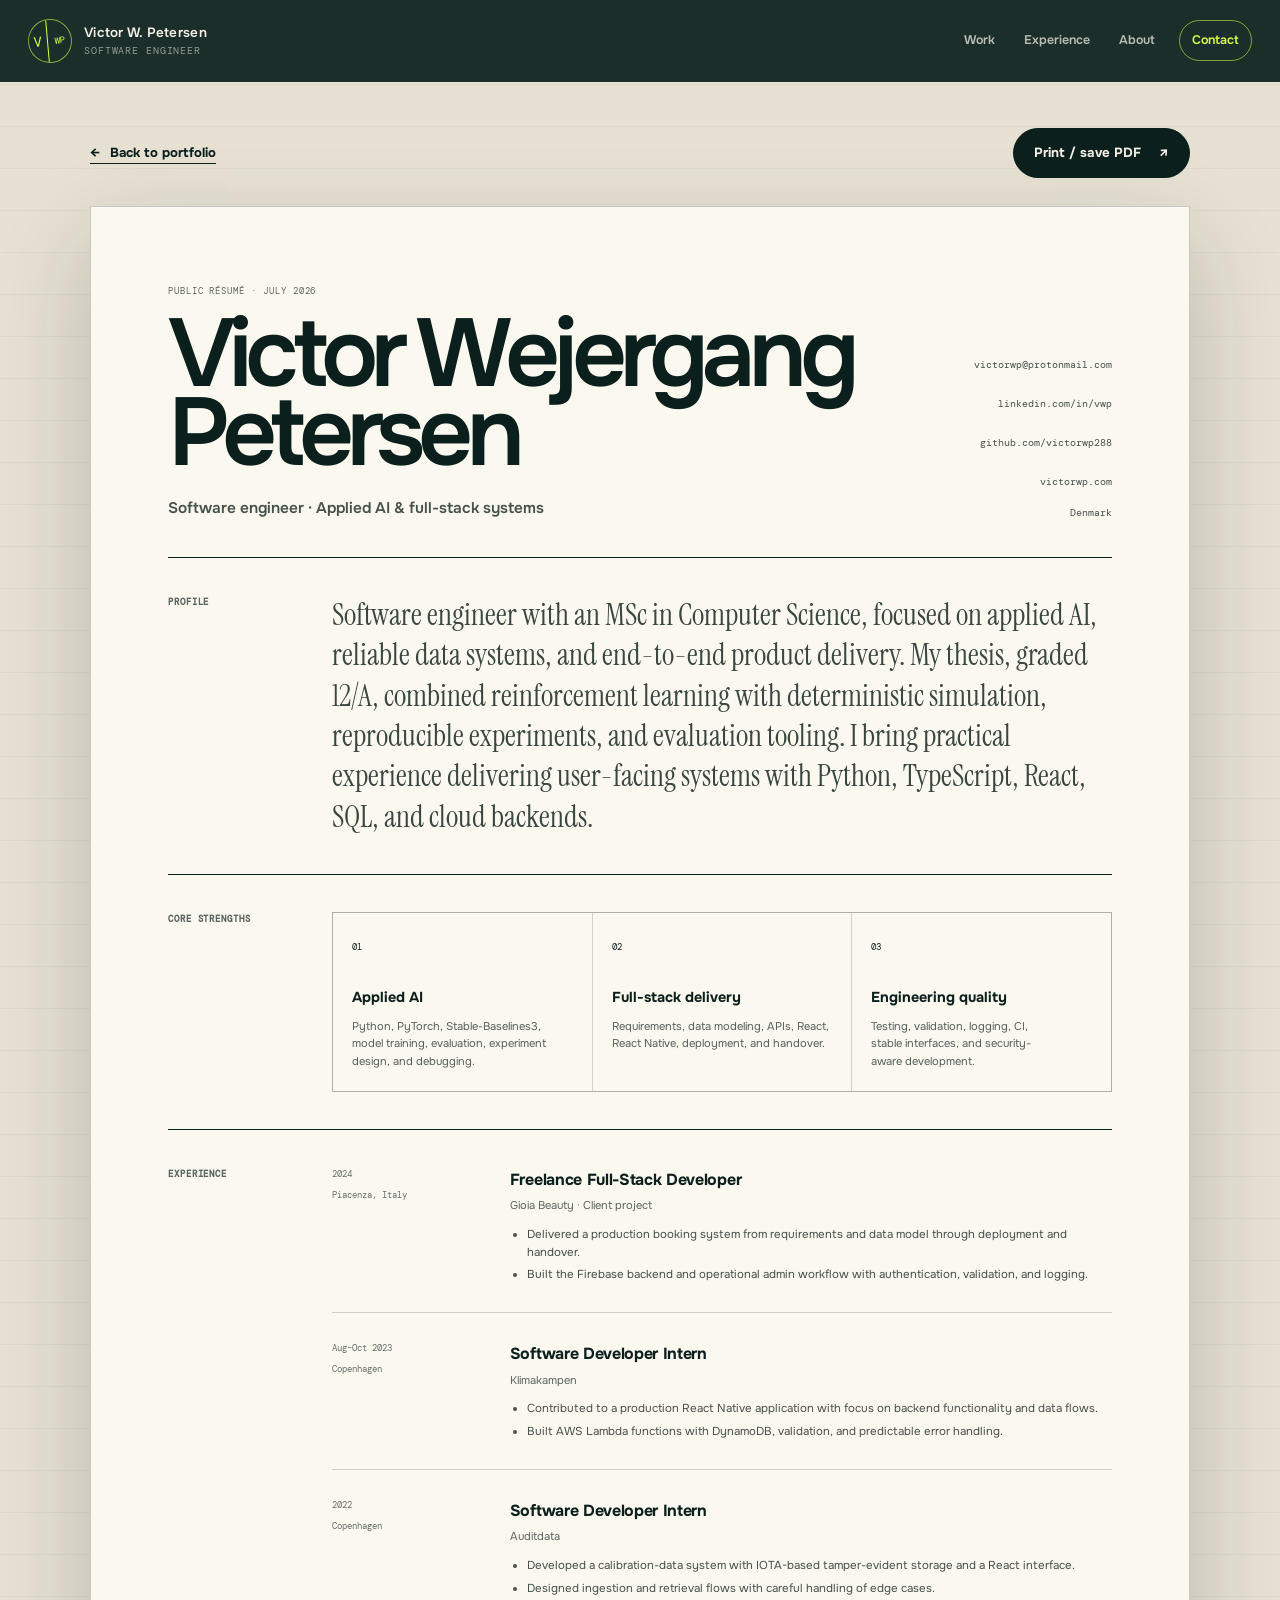
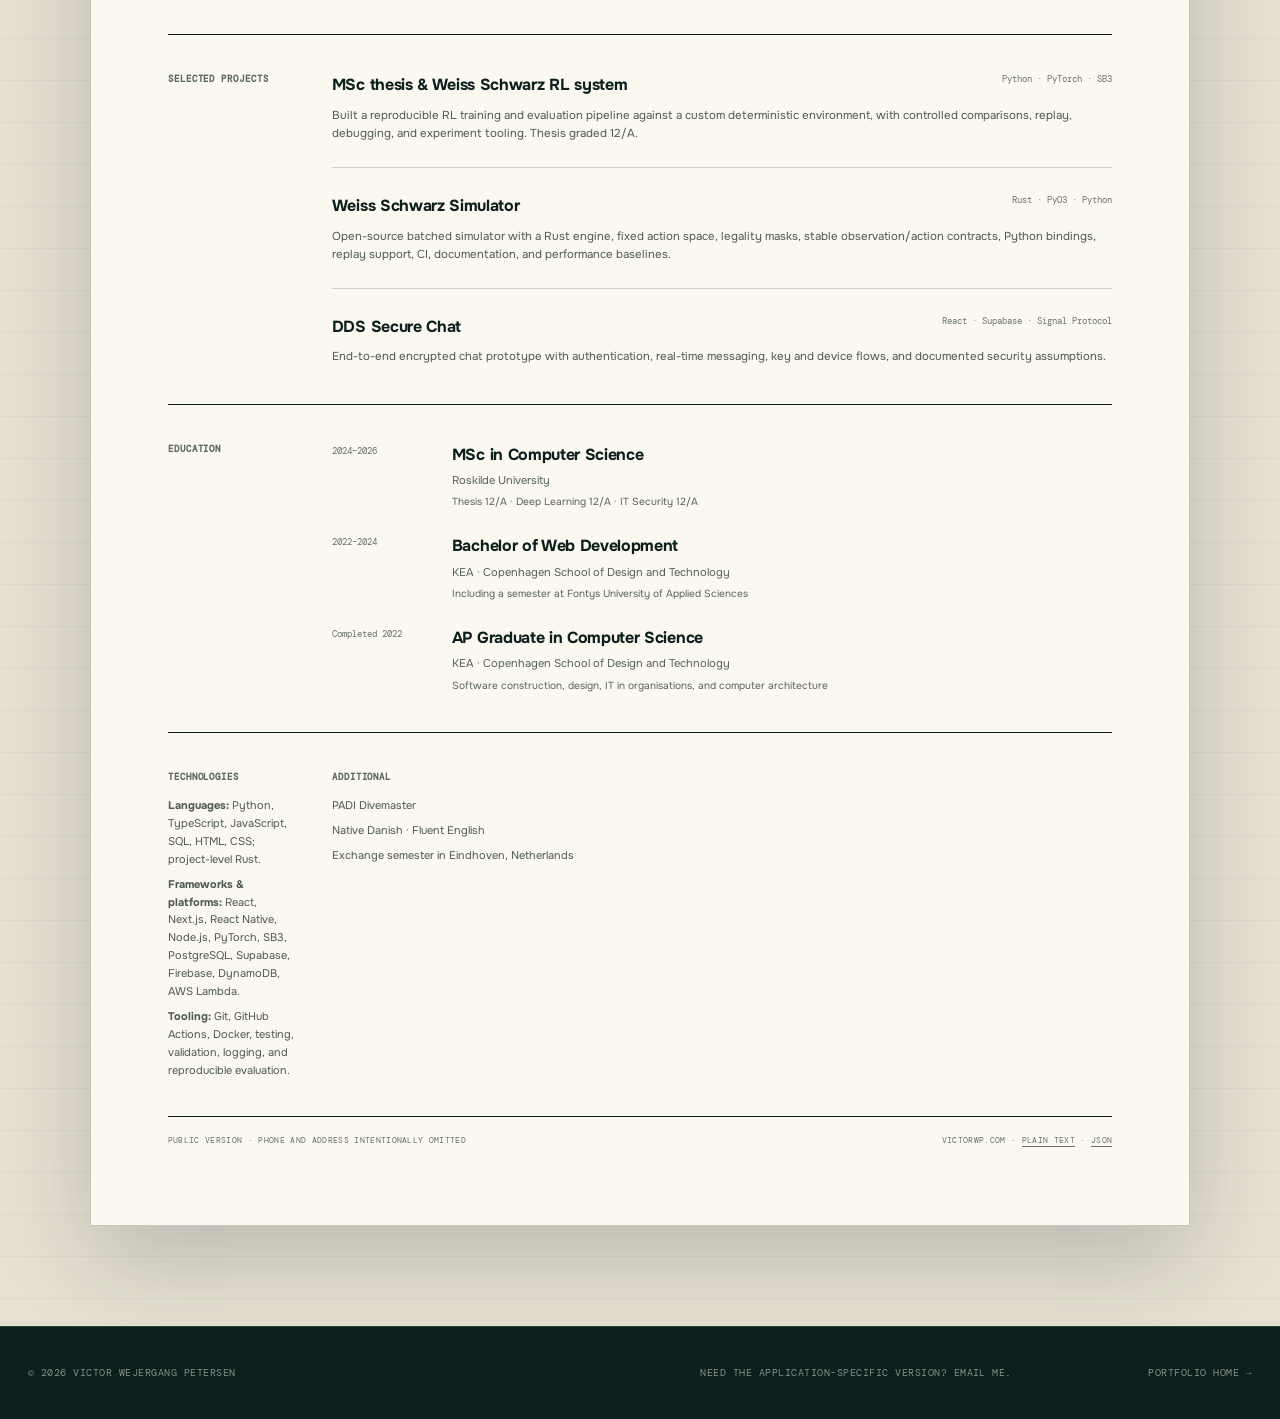
==== commit 306b9826: "Improve graph and machine-readable resume" ====
--- a/cv.html
+++ b/cv.html
@@ -9,7 +9,10 @@
       content="Public résumé for Victor Wejergang Petersen, software engineer working across applied AI, full-stack development, and dependable data systems."
     />
     <meta name="theme-color" content="#0b1f1c" />
+    <meta name="robots" content="index,follow,max-image-preview:large,max-snippet:-1,max-video-preview:-1" />
     <link rel="canonical" href="https://victorwp.com/cv.html" />
+    <link rel="alternate" type="text/plain" href="resume.txt" title="Plain-text résumé" />
+    <link rel="alternate" type="application/json" href="resume.json" title="JSON Résumé" />
     <meta property="og:type" content="profile" />
     <meta property="og:url" content="https://victorwp.com/cv.html" />
     <meta property="og:title" content="Résumé — Victor W. Petersen" />
@@ -37,6 +40,27 @@
     />
     <link rel="icon" href="favicon.svg" type="image/svg+xml" />
     <link rel="stylesheet" href="styles.css" />
+    <script type="application/ld+json">
+      {
+        "@context": "https://schema.org",
+        "@type": "ProfilePage",
+        "name": "Résumé — Victor Wejergang Petersen",
+        "url": "https://victorwp.com/cv.html",
+        "mainEntity": {
+          "@type": "Person",
+          "name": "Victor Wejergang Petersen",
+          "url": "https://victorwp.com",
+          "email": "mailto:victorwp@protonmail.com",
+          "jobTitle": "Software Engineer",
+          "knowsLanguage": ["Danish", "English"],
+          "award": "MSc thesis graded 12/A",
+          "sameAs": [
+            "https://github.com/victorwp288",
+            "https://www.linkedin.com/in/vwp/"
+          ]
+        }
+      }
+    </script>
   </head>
   <body class="cv-body">
     <a class="skip-link" href="#cv-content">Skip to résumé</a>
@@ -82,8 +106,8 @@
           </div>
           <address class="cv-contact">
             <a href="mailto:victorwp@protonmail.com">victorwp@protonmail.com</a>
-            <a href="https://www.linkedin.com/in/vwp/">linkedin.com/in/vwp</a>
-            <a href="https://github.com/victorwp288">github.com/victorwp288</a>
+            <a href="https://www.linkedin.com/in/vwp/" rel="me">linkedin.com/in/vwp</a>
+            <a href="https://github.com/victorwp288" rel="me">github.com/victorwp288</a>
             <a href="https://victorwp.com">victorwp.com</a>
             <span>Denmark</span>
           </address>
@@ -265,7 +289,9 @@
 
         <footer class="cv-sheet__footer">
           <span>Public version · Phone and address intentionally omitted</span>
-          <span>victorwp.com</span>
+          <span>
+            victorwp.com · <a href="resume.txt">Plain text</a> · <a href="resume.json">JSON</a>
+          </span>
         </footer>
       </article>
     </main>
--- a/styles.css
+++ b/styles.css
@@ -614,31 +614,39 @@
   font-weight: 500;
 }
 
-.system-orbit__label {
-  position: absolute;
-  padding: 4px 7px;
-  border: 1px solid rgba(243, 240, 231, 0.15);
-  background: var(--ink-raised);
-  color: rgba(243, 240, 231, 0.72);
-  font-family: var(--mono);
-  font-size: 0.54rem;
-  letter-spacing: 0.06em;
+.system-orbit__stages {
+  position: relative;
+  z-index: 2;
+  display: grid;
+  grid-template-columns: repeat(3, 1fr);
+  margin: -4px 12px 18px;
+  border-top: 1px solid rgba(243, 240, 231, 0.16);
+  border-bottom: 1px solid rgba(243, 240, 231, 0.16);
+  background: rgba(11, 31, 28, 0.72);
+}
+
+.system-orbit__stages span {
+  display: flex;
+  align-items: center;
+  justify-content: center;
+  gap: 7px;
+  padding: 9px 5px;
+  border-right: 1px solid rgba(243, 240, 231, 0.12);
+  color: rgba(243, 240, 231, 0.74);
+  font-family: var(--mono);
+  font-size: 0.51rem;
+  letter-spacing: 0.055em;
   text-transform: uppercase;
 }
 
-.system-orbit__label--one {
-  top: 28%;
-  left: 9%;
-}
-
-.system-orbit__label--two {
-  top: 46%;
-  left: 43%;
-}
-
-.system-orbit__label--three {
-  right: 8%;
-  bottom: 24%;
+.system-orbit__stages span:last-child {
+  border-right: 0;
+}
+
+.system-orbit__stages b {
+  color: var(--signal);
+  font-size: 0.48rem;
+  font-weight: 500;
 }
 
 .system-card__legend {
@@ -1935,6 +1943,15 @@
   text-transform: uppercase;
 }
 
+.cv-sheet__footer a {
+  border-bottom: 1px solid currentColor;
+  text-decoration: none;
+}
+
+.cv-sheet__footer a:hover {
+  color: #a53b22;
+}
+
 .site-footer--cv {
   color: rgba(243, 240, 231, 0.54);
 }
@@ -2294,7 +2311,13 @@
     padding-inline: 0;
   }
 
-  .system-orbit__label {
+  .system-orbit__stages {
+    margin: 0 8px 15px;
+  }
+
+  .system-orbit__stages span {
+    gap: 4px;
+    padding: 8px 2px;
     font-size: 0.45rem;
   }
 
